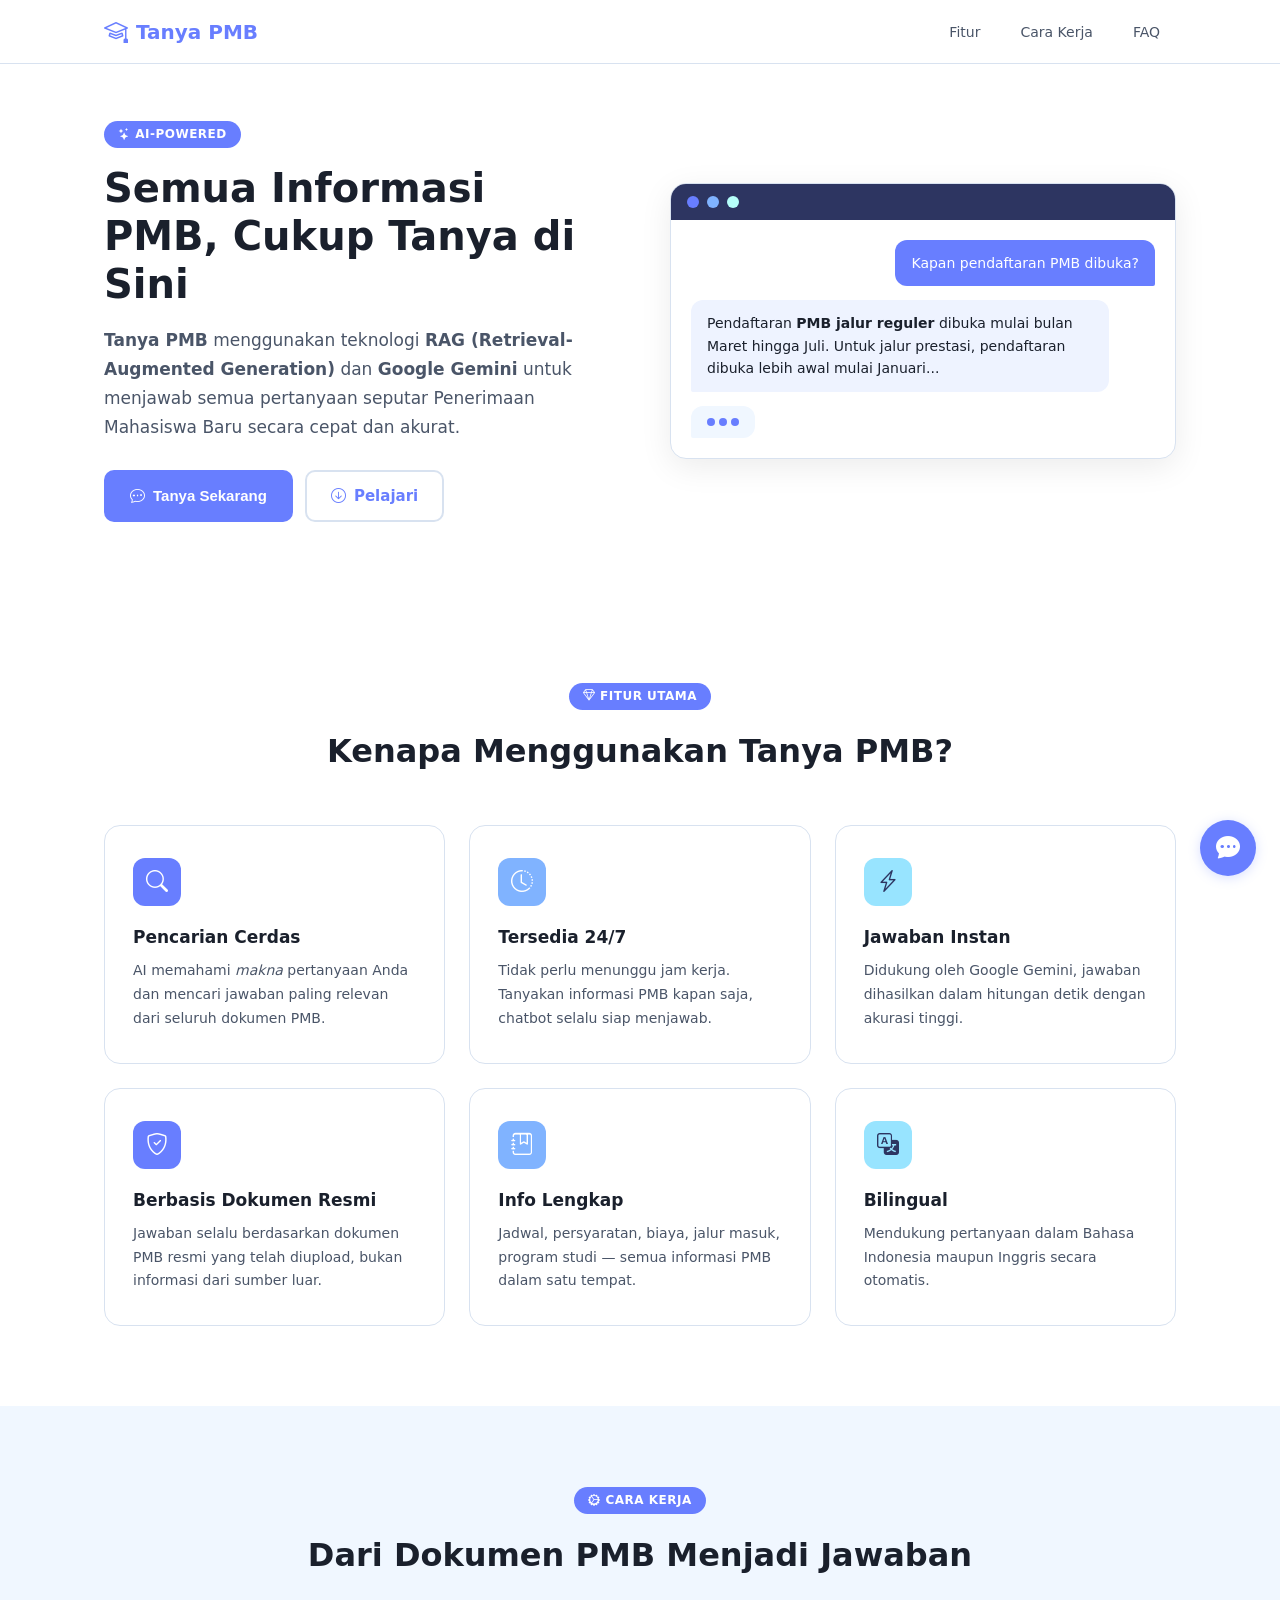
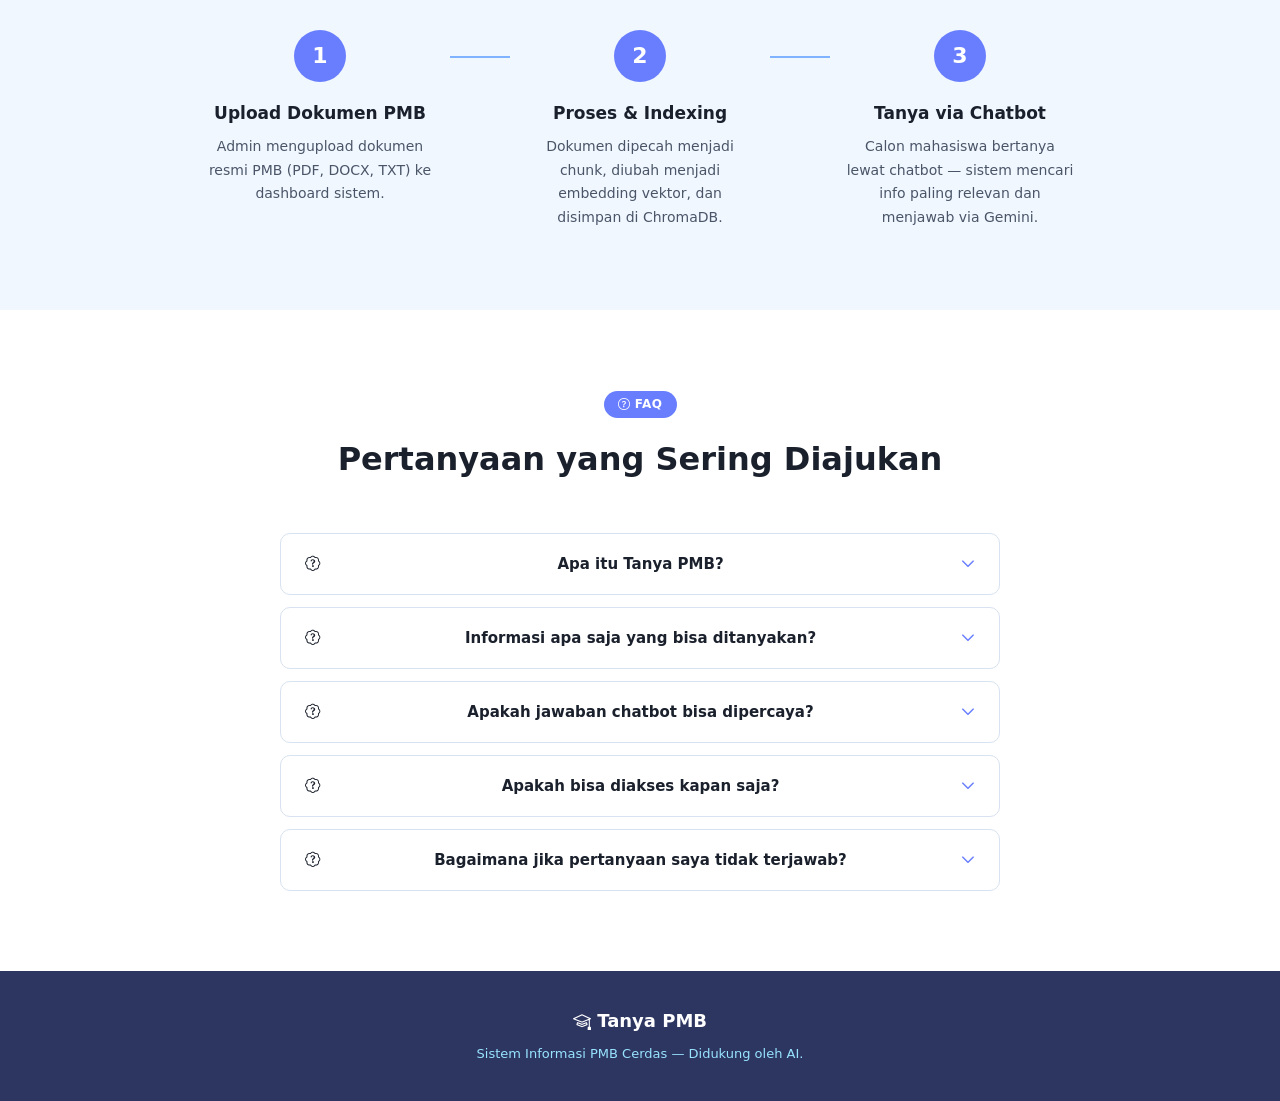
==== landing_page/index.html @ 48a89c39 "Initial commit" ====
<!DOCTYPE html>
<html lang="id">
<head>
    <meta charset="UTF-8">
    <meta name="viewport" content="width=device-width, initial-scale=1.0">
    <title>Tanya PMB — Informasi Penerimaan Mahasiswa Baru</title>
    <link rel="stylesheet" href="https://cdn.jsdelivr.net/npm/bootstrap-icons@1.11.3/font/bootstrap-icons.min.css">
    <link rel="stylesheet" href="style.css">
</head>
<body>

    <!-- ═══ Navbar ═══ -->
    <nav class="navbar">
        <div class="container nav-inner">
            <a href="#" class="nav-brand">
                <i class="bi bi-mortarboard"></i> Tanya PMB
            </a>
            <ul class="nav-links">
                <li><a href="#fitur">Fitur</a></li>
                <li><a href="#cara-kerja">Cara Kerja</a></li>
                <li><a href="#faq">FAQ</a></li>
            </ul>
            <button class="nav-toggle" id="nav-toggle" aria-label="Menu">
                <i class="bi bi-list"></i>
            </button>
        </div>
    </nav>

    <!-- ═══ Hero ═══ -->
    <section class="hero">
        <div class="container hero-inner">
            <div class="hero-text">
                <span class="badge"><i class="bi bi-stars"></i> AI-Powered</span>
                <h1>Semua Informasi PMB, Cukup Tanya di Sini</h1>
                <p><strong>Tanya PMB</strong> menggunakan teknologi <strong>RAG (Retrieval-Augmented Generation)</strong> dan <strong>Google Gemini</strong> untuk menjawab semua pertanyaan seputar Penerimaan Mahasiswa Baru secara cepat dan akurat.</p>
                <div class="hero-actions">
                    <button class="btn btn-primary" id="btn-tanya-sekarang">
                        <i class="bi bi-chat-dots"></i> Tanya Sekarang
                    </button>
                    <a href="#cara-kerja" class="btn btn-outline">
                        <i class="bi bi-arrow-down-circle"></i> Pelajari
                    </a>
                </div>
            </div>
            <div class="hero-visual">
                <div class="hero-card">
                    <div class="hero-card-header">
                        <span class="dot red"></span>
                        <span class="dot yellow"></span>
                        <span class="dot green"></span>
                    </div>
                    <div class="hero-card-body">
                        <div class="chat-line user">Kapan pendaftaran PMB dibuka?</div>
                        <div class="chat-line bot">
                            Pendaftaran <strong>PMB jalur reguler</strong> dibuka mulai bulan Maret hingga Juli. Untuk jalur prestasi, pendaftaran dibuka lebih awal mulai Januari...
                        </div>
                        <div class="typing-indicator">
                            <span></span><span></span><span></span>
                        </div>
                    </div>
                </div>
            </div>
        </div>
    </section>

    <!-- ═══ Fitur ═══ -->
    <section class="section" id="fitur">
        <div class="container">
            <div class="section-header">
                <span class="badge"><i class="bi bi-gem"></i> Fitur Utama</span>
                <h2>Kenapa Menggunakan Tanya PMB?</h2>
            </div>
            <div class="features-grid">
                <div class="feature-card">
                    <div class="feature-icon">
                        <i class="bi bi-search"></i>
                    </div>
                    <h3>Pencarian Cerdas</h3>
                    <p>AI memahami <em>makna</em> pertanyaan Anda dan mencari jawaban paling relevan dari seluruh dokumen PMB.</p>
                </div>
                <div class="feature-card">
                    <div class="feature-icon">
                        <i class="bi bi-clock-history"></i>
                    </div>
                    <h3>Tersedia 24/7</h3>
                    <p>Tidak perlu menunggu jam kerja. Tanyakan informasi PMB kapan saja, chatbot selalu siap menjawab.</p>
                </div>
                <div class="feature-card">
                    <div class="feature-icon">
                        <i class="bi bi-lightning-charge"></i>
                    </div>
                    <h3>Jawaban Instan</h3>
                    <p>Didukung oleh Google Gemini, jawaban dihasilkan dalam hitungan detik dengan akurasi tinggi.</p>
                </div>
                <div class="feature-card">
                    <div class="feature-icon">
                        <i class="bi bi-shield-check"></i>
                    </div>
                    <h3>Berbasis Dokumen Resmi</h3>
                    <p>Jawaban selalu berdasarkan dokumen PMB resmi yang telah diupload, bukan informasi dari sumber luar.</p>
                </div>
                <div class="feature-card">
                    <div class="feature-icon">
                        <i class="bi bi-journal-bookmark"></i>
                    </div>
                    <h3>Info Lengkap</h3>
                    <p>Jadwal, persyaratan, biaya, jalur masuk, program studi — semua informasi PMB dalam satu tempat.</p>
                </div>
                <div class="feature-card">
                    <div class="feature-icon">
                        <i class="bi bi-translate"></i>
                    </div>
                    <h3>Bilingual</h3>
                    <p>Mendukung pertanyaan dalam Bahasa Indonesia maupun Inggris secara otomatis.</p>
                </div>
            </div>
        </div>
    </section>

    <!-- ═══ Cara Kerja ═══ -->
    <section class="section section-alt" id="cara-kerja">
        <div class="container">
            <div class="section-header">
                <span class="badge"><i class="bi bi-gear-wide-connected"></i> Cara Kerja</span>
                <h2>Dari Dokumen PMB Menjadi Jawaban</h2>
            </div>
            <div class="steps">
                <div class="step">
                    <div class="step-number">1</div>
                    <div class="step-content">
                        <h3>Upload Dokumen PMB</h3>
                        <p>Admin mengupload dokumen resmi PMB (PDF, DOCX, TXT) ke dashboard sistem.</p>
                    </div>
                </div>
                <div class="step-connector"></div>
                <div class="step">
                    <div class="step-number">2</div>
                    <div class="step-content">
                        <h3>Proses & Indexing</h3>
                        <p>Dokumen dipecah menjadi chunk, diubah menjadi embedding vektor, dan disimpan di ChromaDB.</p>
                    </div>
                </div>
                <div class="step-connector"></div>
                <div class="step">
                    <div class="step-number">3</div>
                    <div class="step-content">
                        <h3>Tanya via Chatbot</h3>
                        <p>Calon mahasiswa bertanya lewat chatbot — sistem mencari info paling relevan dan menjawab via Gemini.</p>
                    </div>
                </div>
            </div>
        </div>
    </section>

    <!-- ═══ FAQ ═══ -->
    <section class="section" id="faq">
        <div class="container">
            <div class="section-header">
                <span class="badge"><i class="bi bi-question-circle"></i> FAQ</span>
                <h2>Pertanyaan yang Sering Diajukan</h2>
            </div>
            <div class="faq-list">
                <details class="faq-item">
                    <summary><i class="bi bi-patch-question"></i> Apa itu Tanya PMB?</summary>
                    <p>Tanya PMB adalah chatbot berbasis AI yang menjawab pertanyaan seputar Penerimaan Mahasiswa Baru. Sistem ini menggunakan teknologi RAG (Retrieval-Augmented Generation) yang menggabungkan pencarian dokumen dengan Google Gemini untuk menghasilkan jawaban akurat berdasarkan dokumen resmi.</p>
                </details>
                <details class="faq-item">
                    <summary><i class="bi bi-patch-question"></i> Informasi apa saja yang bisa ditanyakan?</summary>
                    <p>Anda bisa bertanya tentang <strong>jadwal pendaftaran</strong>, <strong>persyaratan masuk</strong>, <strong>jalur penerimaan</strong>, <strong>biaya kuliah</strong>, <strong>program studi</strong>, <strong>beasiswa</strong>, dan informasi PMB lainnya yang tersedia dalam dokumen resmi.</p>
                </details>
                <details class="faq-item">
                    <summary><i class="bi bi-patch-question"></i> Apakah jawaban chatbot bisa dipercaya?</summary>
                    <p>Ya, jawaban selalu berbasis dokumen resmi PMB yang telah diupload oleh admin. Chatbot tidak menghasilkan informasi dari sumber luar atau mengarang jawaban.</p>
                </details>
                <details class="faq-item">
                    <summary><i class="bi bi-patch-question"></i> Apakah bisa diakses kapan saja?</summary>
                    <p>Ya, chatbot tersedia 24/7. Anda bisa bertanya kapan saja tanpa menunggu jam kerja kampus.</p>
                </details>
                <details class="faq-item">
                    <summary><i class="bi bi-patch-question"></i> Bagaimana jika pertanyaan saya tidak terjawab?</summary>
                    <p>Jika informasi belum tersedia di database, chatbot akan memberitahu bahwa data belum ada. Anda bisa menghubungi panitia PMB secara langsung untuk pertanyaan yang belum tercakup.</p>
                </details>
            </div>
        </div>
    </section>

    <!-- ═══ Footer ═══ -->
    <footer class="footer">
        <div class="container footer-inner">
            <div class="footer-brand">
                <i class="bi bi-mortarboard"></i> Tanya PMB
            </div>
            <p>Sistem Informasi PMB Cerdas — Didukung oleh AI.</p>
        </div>
    </footer>

    <script src="app.js"></script>
    <script id="rag-widget-script" src="widget.js"></script>
</body>
</html>
---- landing_page/style.css ----
/* ═══════════════════════════════════════════════════════════════
   Tanya PMB — Landing Page Styles
   Solid colors · No gradients · Bootstrap Icons
   Palette: #687EFF · #80B3FF · #98E4FF · #B6FFFA
   ═══════════════════════════════════════════════════════════════ */

:root {
    --primary: #687EFF;
    --primary-light: #80B3FF;
    --primary-dark: #5468d9;
    --accent: #98E4FF;
    --accent-light: #B6FFFA;
    --text: #1a202c;
    --text-secondary: #4a5568;
    --text-muted: #718096;
    --bg: #ffffff;
    --bg-alt: #f0f7ff;
    --bg-dark: #2d3561;
    --border: #d8e2f0;
    --radius: 10px;
    --radius-lg: 16px;
}

* {
    margin: 0;
    padding: 0;
    box-sizing: border-box;
}

html {
    scroll-behavior: smooth;
}

body {
    font-family: 'Segoe UI', system-ui, -apple-system, sans-serif;
    color: var(--text);
    background: var(--bg);
    line-height: 1.6;
    -webkit-font-smoothing: antialiased;
}

.container {
    max-width: 1120px;
    margin: 0 auto;
    padding: 0 24px;
}

/* ═══ Navbar ═══ */
.navbar {
    position: fixed;
    top: 0;
    left: 0;
    right: 0;
    background: var(--bg);
    border-bottom: 1px solid var(--border);
    z-index: 1000;
    height: 64px;
}

.nav-inner {
    display: flex;
    align-items: center;
    justify-content: space-between;
    height: 64px;
}

.nav-brand {
    font-size: 20px;
    font-weight: 700;
    color: var(--primary);
    text-decoration: none;
    display: flex;
    align-items: center;
    gap: 8px;
}

.nav-brand i {
    font-size: 24px;
}

.nav-links {
    display: flex;
    list-style: none;
    gap: 8px;
}

.nav-links a {
    text-decoration: none;
    color: var(--text-secondary);
    font-size: 14px;
    font-weight: 500;
    padding: 8px 16px;
    border-radius: 8px;
    transition: background 0.15s, color 0.15s;
}

.nav-links a:hover {
    background: var(--bg-alt);
    color: var(--primary);
}

.nav-toggle {
    display: none;
    background: none;
    border: none;
    font-size: 24px;
    color: var(--text);
    cursor: pointer;
}

/* ═══ Hero ═══ */
.hero {
    padding: 120px 0 80px;
    background: var(--bg);
}

.hero-inner {
    display: grid;
    grid-template-columns: 1fr 1fr;
    gap: 60px;
    align-items: center;
}

.badge {
    display: inline-block;
    background: var(--primary);
    color: #fff;
    font-size: 12px;
    font-weight: 700;
    padding: 4px 14px;
    border-radius: 20px;
    letter-spacing: 0.5px;
    text-transform: uppercase;
    margin-bottom: 16px;
}

.hero-text h1 {
    font-size: 40px;
    font-weight: 800;
    line-height: 1.2;
    color: var(--text);
    margin-bottom: 18px;
}

.hero-text p {
    font-size: 17px;
    color: var(--text-secondary);
    line-height: 1.7;
    margin-bottom: 28px;
}

.hero-actions {
    display: flex;
    gap: 12px;
    flex-wrap: wrap;
}

/* Buttons */
.btn {
    display: inline-flex;
    align-items: center;
    gap: 8px;
    padding: 12px 24px;
    border-radius: 10px;
    font-size: 15px;
    font-weight: 600;
    text-decoration: none;
    cursor: pointer;
    border: 2px solid transparent;
    transition: background 0.15s, transform 0.1s;
}

.btn:active {
    transform: scale(0.97);
}

.btn-primary {
    background: var(--primary);
    color: #fff;
}

.btn-primary:hover {
    background: var(--primary-light);
}

.btn-outline {
    background: transparent;
    color: var(--primary);
    border-color: var(--border);
}

.btn-outline:hover {
    background: var(--bg-alt);
}

/* Hero Card (chat mockup) */
.hero-card {
    background: var(--bg);
    border: 1px solid var(--border);
    border-radius: var(--radius-lg);
    overflow: hidden;
    box-shadow: 0 8px 32px rgba(0, 0, 0, 0.08);
}

.hero-card-header {
    background: var(--bg-dark);
    padding: 12px 16px;
    display: flex;
    gap: 8px;
}

.dot {
    width: 12px;
    height: 12px;
    border-radius: 50%;
}

.dot.red { background: #687EFF; }
.dot.yellow { background: #80B3FF; }
.dot.green { background: #B6FFFA; }

.hero-card-body {
    padding: 20px;
    display: flex;
    flex-direction: column;
    gap: 14px;
}

.chat-line {
    padding: 12px 16px;
    border-radius: 12px;
    font-size: 14px;
    line-height: 1.6;
    max-width: 90%;
}

.chat-line.user {
    background: var(--primary);
    color: #fff;
    align-self: flex-end;
    border-bottom-right-radius: 2px;
}

.chat-line.bot {
    background: #eef3ff;
    color: var(--text);
    align-self: flex-start;
    border-bottom-left-radius: 2px;
}

.typing-indicator {
    display: flex;
    gap: 4px;
    align-self: flex-start;
    padding: 12px 16px;
    background: var(--bg-alt);
    border-radius: 12px;
    border-bottom-left-radius: 2px;
}

.typing-indicator span {
    width: 8px;
    height: 8px;
    background: #687EFF;
    border-radius: 50%;
    animation: typing 1.2s ease-in-out infinite;
}

.typing-indicator span:nth-child(2) { animation-delay: 0.15s; }
.typing-indicator span:nth-child(3) { animation-delay: 0.3s; }

@keyframes typing {
    0%, 60%, 100% { transform: translateY(0); opacity: 0.4; }
    30% { transform: translateY(-6px); opacity: 1; }
}

/* ═══ Sections ═══ */
.section {
    padding: 80px 0;
}

.section-alt {
    background: #f0f7ff;
}

.section-header {
    text-align: center;
    margin-bottom: 48px;
}

.section-header h2 {
    font-size: 32px;
    font-weight: 800;
    color: var(--text);
}

/* ═══ Features Grid ═══ */
.features-grid {
    display: grid;
    grid-template-columns: repeat(3, 1fr);
    gap: 24px;
}

.feature-card {
    background: var(--bg);
    border: 1px solid var(--border);
    border-radius: var(--radius-lg);
    padding: 32px 28px;
    transition: box-shadow 0.2s, transform 0.15s;
}

.feature-card:hover {
    box-shadow: 0 4px 20px rgba(104, 126, 255, 0.12);
    transform: translateY(-2px);
}

.feature-icon {
    width: 48px;
    height: 48px;
    background: #687EFF;
    color: #fff;
    border-radius: 12px;
    display: flex;
    align-items: center;
    justify-content: center;
    font-size: 22px;
    margin-bottom: 18px;
}

.feature-card:nth-child(2) .feature-icon { background: #80B3FF; }
.feature-card:nth-child(3) .feature-icon { background: #98E4FF; color: #2d3561; }
.feature-card:nth-child(4) .feature-icon { background: #687EFF; }
.feature-card:nth-child(5) .feature-icon { background: #80B3FF; }
.feature-card:nth-child(6) .feature-icon { background: #98E4FF; color: #2d3561; }

.feature-card h3 {
    font-size: 17px;
    font-weight: 700;
    margin-bottom: 8px;
    color: var(--text);
}

.feature-card p {
    font-size: 14px;
    color: var(--text-secondary);
    line-height: 1.7;
}

/* ═══ Steps ═══ */
.steps {
    display: flex;
    align-items: flex-start;
    justify-content: center;
    gap: 0;
    flex-wrap: wrap;
}

.step {
    display: flex;
    flex-direction: column;
    align-items: center;
    text-align: center;
    max-width: 260px;
    padding: 0 16px;
}

.step-number {
    width: 52px;
    height: 52px;
    background: var(--primary);
    color: #fff;
    border-radius: 50%;
    display: flex;
    align-items: center;
    justify-content: center;
    font-size: 22px;
    font-weight: 800;
    margin-bottom: 18px;
}

.step-content h3 {
    font-size: 17px;
    font-weight: 700;
    margin-bottom: 8px;
}

.step-content p {
    font-size: 14px;
    color: var(--text-secondary);
    line-height: 1.7;
}

.step-connector {
    width: 60px;
    height: 2px;
    background: #80B3FF;
    margin-top: 26px;
    flex-shrink: 0;
}

/* ═══ FAQ ═══ */
.faq-list {
    max-width: 720px;
    margin: 0 auto;
    display: flex;
    flex-direction: column;
    gap: 12px;
}

.faq-item {
    background: var(--bg);
    border: 1px solid var(--border);
    border-radius: var(--radius);
    overflow: hidden;
}

.faq-item summary {
    padding: 18px 24px;
    font-size: 15px;
    font-weight: 600;
    color: var(--text);
    cursor: pointer;
    list-style: none;
    display: flex;
    align-items: center;
    justify-content: space-between;
}

.faq-item summary::-webkit-details-marker {
    display: none;
}

.faq-item summary::after {
    content: '\F282';
    font-family: 'bootstrap-icons';
    font-size: 14px;
    color: #687EFF;
    transition: transform 0.2s;
}

.faq-item[open] summary::after {
    transform: rotate(180deg);
}

.faq-item p {
    padding: 0 24px 18px;
    font-size: 14px;
    color: var(--text-secondary);
    line-height: 1.8;
}

/* ═══ Footer ═══ */
.footer {
    background: #2d3561;
    color: #98E4FF;
    padding: 36px 0;
}

.footer-inner {
    text-align: center;
}

.footer-brand {
    font-size: 18px;
    font-weight: 700;
    color: #fff;
    margin-bottom: 8px;
}

.footer-inner p {
    font-size: 13px;
}

/* ═══ Responsive ═══ */
@media (max-width: 900px) {
    .hero-inner {
        grid-template-columns: 1fr;
        gap: 40px;
    }

    .hero-text h1 {
        font-size: 32px;
    }

    .features-grid {
        grid-template-columns: 1fr 1fr;
    }

    .steps {
        flex-direction: column;
        align-items: center;
    }

    .step-connector {
        width: 2px;
        height: 32px;
        margin: 0;
    }
}

@media (max-width: 640px) {
    .nav-links {
        display: none;
        position: absolute;
        top: 64px;
        left: 0;
        right: 0;
        background: var(--bg);
        border-bottom: 1px solid var(--border);
        flex-direction: column;
        padding: 12px 24px;
    }

    .nav-links.show {
        display: flex;
    }

    .nav-toggle {
        display: block;
    }

    .hero {
        padding: 96px 0 48px;
    }

    .hero-text h1 {
        font-size: 28px;
    }

    .features-grid {
        grid-template-columns: 1fr;
    }

    .section {
        padding: 56px 0;
    }
}
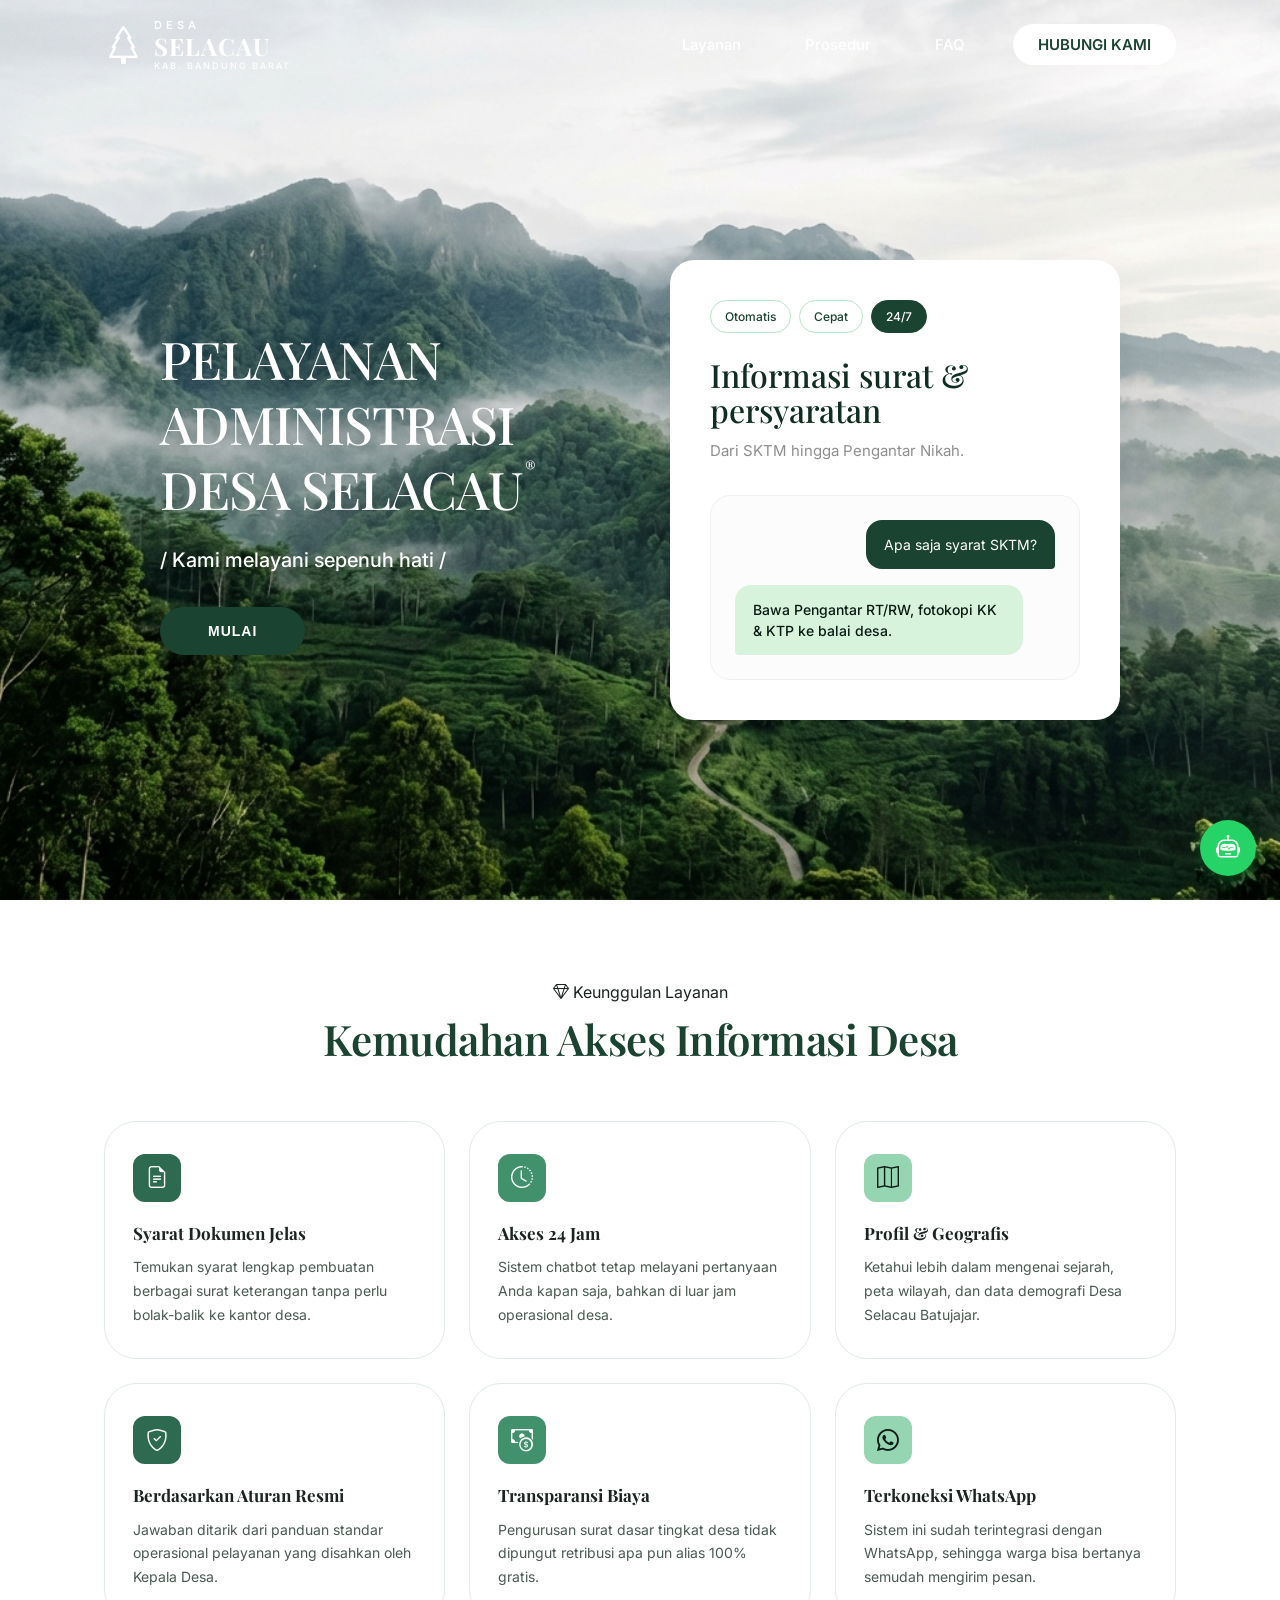
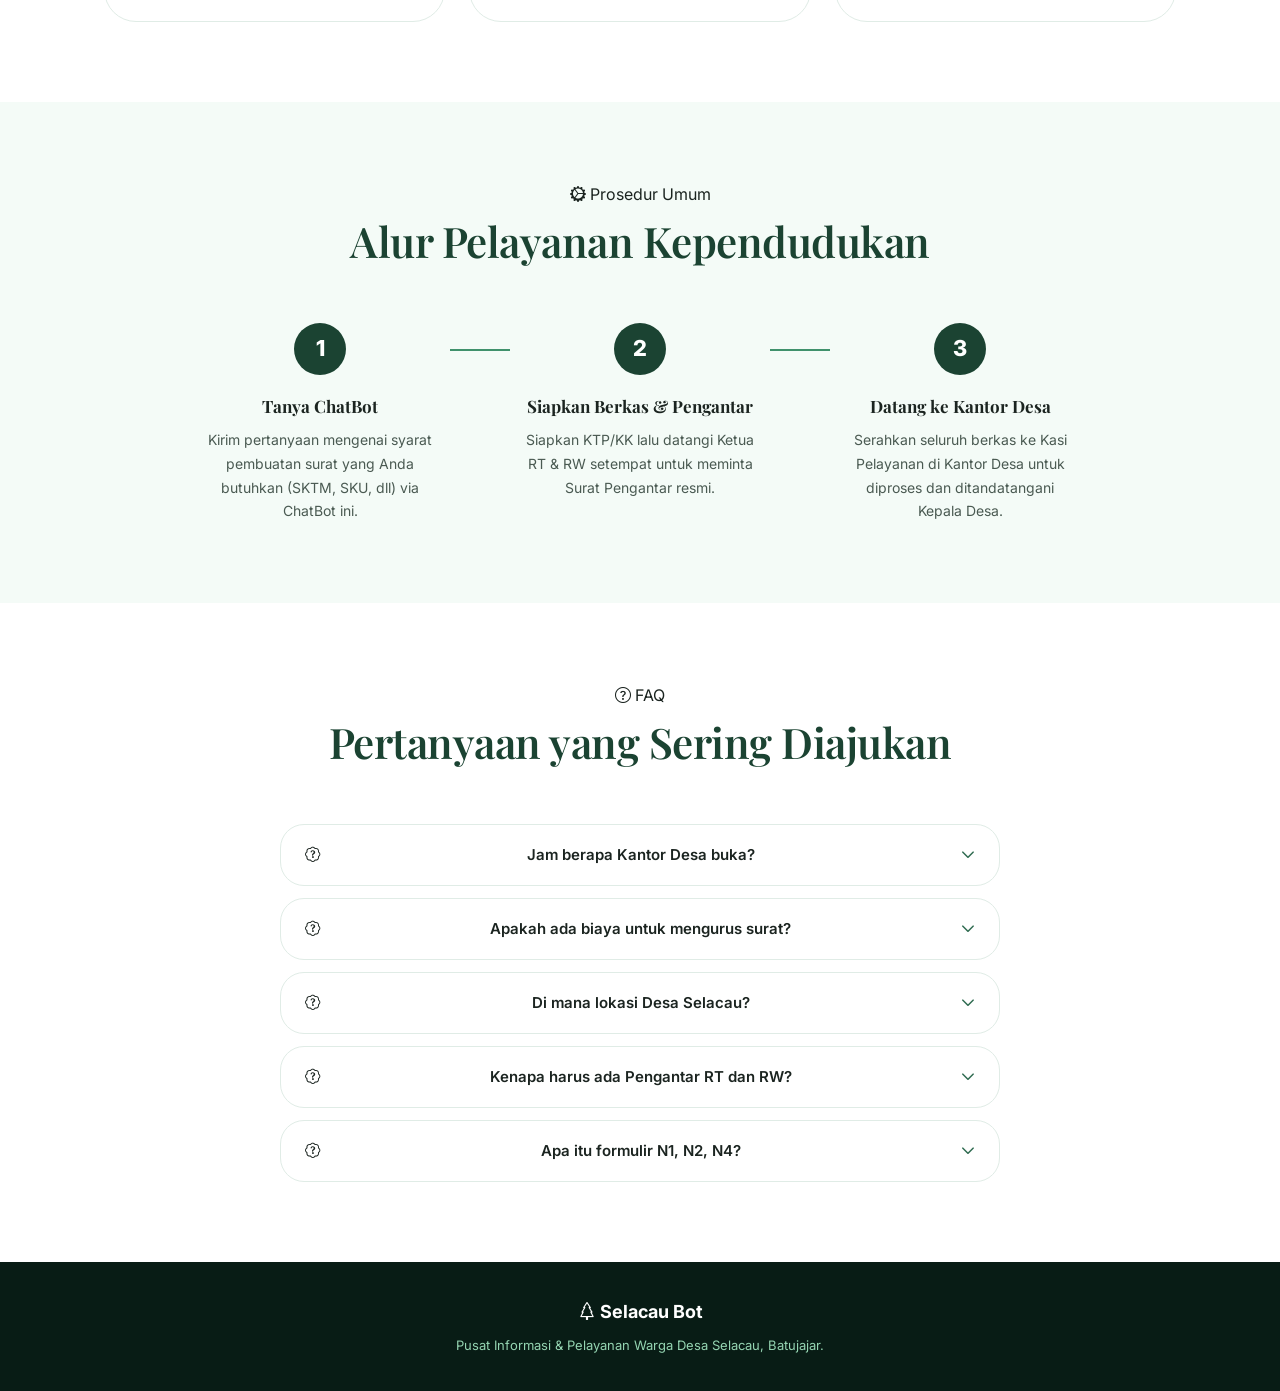
==== commit ec814480: "Update Chatbot: Fix UI bugs, add Admin panel, and improve handoff flow" ====
--- a/landing_page/index.html
+++ b/landing_page/index.html
@@ -1,11 +1,17 @@
+<!DOCTYPE html>
+<html lang="id">
+<head>
 <!DOCTYPE html>
 <html lang="id">
 <head>
     <meta charset="UTF-8">
     <meta name="viewport" content="width=device-width, initial-scale=1.0">
-    <title>Tanya PMB — Informasi Penerimaan Mahasiswa Baru</title>
+    <title>Desa Selacau — Pelayanan Administrasi Kependudukan</title>
+    <link rel="preconnect" href="https://fonts.googleapis.com">
+    <link rel="preconnect" href="https://fonts.gstatic.com" crossorigin>
+    <link href="https://fonts.googleapis.com/css2?family=Inter:wght@400;500;600&family=Playfair+Display:wght@500;600;700&display=swap" rel="stylesheet">
     <link rel="stylesheet" href="https://cdn.jsdelivr.net/npm/bootstrap-icons@1.11.3/font/bootstrap-icons.min.css">
-    <link rel="stylesheet" href="style.css">
+    <link rel="stylesheet" href="style.css?v=20">
 </head>
 <body>
 
@@ -13,12 +19,18 @@
     <nav class="navbar">
         <div class="container nav-inner">
             <a href="#" class="nav-brand">
-                <i class="bi bi-mortarboard"></i> Tanya PMB
+                <i class="bi bi-tree"></i>
+                <div class="brand-text">
+                    <span class="brand-subtitle">DESA</span>
+                    <span class="brand-title">SELACAU</span>
+                    <span class="brand-footer">KAB. BANDUNG BARAT</span>
+                </div>
             </a>
             <ul class="nav-links">
-                <li><a href="#fitur">Fitur</a></li>
-                <li><a href="#cara-kerja">Cara Kerja</a></li>
+                <li><a href="#fitur">Layanan</a></li>
+                <li><a href="#cara-kerja">Prosedur</a></li>
                 <li><a href="#faq">FAQ</a></li>
+                <li><a href="#hubungi" class="contact-link">HUBUNGI KAMI</a></li>
             </ul>
             <button class="nav-toggle" id="nav-toggle" aria-label="Menu">
                 <i class="bi bi-list"></i>
@@ -28,34 +40,39 @@
 
     <!-- ═══ Hero ═══ -->
     <section class="hero">
+        <!-- Video Background -->
+        <video class="hero-video" autoplay loop muted playsinline>
+            <source src="230882.mp4" type="video/mp4">
+        </video>
+        
         <div class="container hero-inner">
             <div class="hero-text">
-                <span class="badge"><i class="bi bi-stars"></i> AI-Powered</span>
-                <h1>Semua Informasi PMB, Cukup Tanya di Sini</h1>
-                <p><strong>Tanya PMB</strong> menggunakan teknologi <strong>RAG (Retrieval-Augmented Generation)</strong> dan <strong>Google Gemini</strong> untuk menjawab semua pertanyaan seputar Penerimaan Mahasiswa Baru secara cepat dan akurat.</p>
+                <h1>
+                    PELAYANAN<br>
+                    ADMINISTRASI<br>
+                    DESA SELACAU<sup class="reg-mark">&reg;</sup>
+                </h1>
+                <p class="hero-subtitle">/ Kami melayani sepenuh hati /</p>
                 <div class="hero-actions">
                     <button class="btn btn-primary" id="btn-tanya-sekarang">
-                        <i class="bi bi-chat-dots"></i> Tanya Sekarang
+                        MULAI
                     </button>
-                    <a href="#cara-kerja" class="btn btn-outline">
-                        <i class="bi bi-arrow-down-circle"></i> Pelajari
-                    </a>
                 </div>
             </div>
             <div class="hero-visual">
-                <div class="hero-card">
-                    <div class="hero-card-header">
-                        <span class="dot red"></span>
-                        <span class="dot yellow"></span>
-                        <span class="dot green"></span>
-                    </div>
-                    <div class="hero-card-body">
-                        <div class="chat-line user">Kapan pendaftaran PMB dibuka?</div>
-                        <div class="chat-line bot">
-                            Pendaftaran <strong>PMB jalur reguler</strong> dibuka mulai bulan Maret hingga Juli. Untuk jalur prestasi, pendaftaran dibuka lebih awal mulai Januari...
-                        </div>
-                        <div class="typing-indicator">
-                            <span></span><span></span><span></span>
+                <div class="elegant-card">
+                    <div class="elegant-tags">
+                        <span class="tag">Otomatis</span>
+                        <span class="tag">Cepat</span>
+                        <span class="tag dark">24/7</span>
+                    </div>
+                    <h3>Informasi surat &<br>persyaratan</h3>
+                    <p class="elegant-card-desc">Dari SKTM hingga Pengantar Nikah.</p>
+                    
+                    <div class="elegant-chat-box">
+                        <div class="elegant-chat-line user">Apa saja syarat SKTM?</div>
+                        <div class="elegant-chat-line bot">
+                            Bawa Pengantar RT/RW, fotokopi KK & KTP ke balai desa.
                         </div>
                     </div>
                 </div>
@@ -67,51 +84,51 @@
     <section class="section" id="fitur">
         <div class="container">
             <div class="section-header">
-                <span class="badge"><i class="bi bi-gem"></i> Fitur Utama</span>
-                <h2>Kenapa Menggunakan Tanya PMB?</h2>
+                <span class="badge"><i class="bi bi-gem"></i> Keunggulan Layanan</span>
+                <h2>Kemudahan Akses Informasi Desa</h2>
             </div>
             <div class="features-grid">
                 <div class="feature-card">
                     <div class="feature-icon">
-                        <i class="bi bi-search"></i>
-                    </div>
-                    <h3>Pencarian Cerdas</h3>
-                    <p>AI memahami <em>makna</em> pertanyaan Anda dan mencari jawaban paling relevan dari seluruh dokumen PMB.</p>
+                        <i class="bi bi-file-earmark-text"></i>
+                    </div>
+                    <h3>Syarat Dokumen Jelas</h3>
+                    <p>Temukan syarat lengkap pembuatan berbagai surat keterangan tanpa perlu bolak-balik ke kantor desa.</p>
                 </div>
                 <div class="feature-card">
                     <div class="feature-icon">
                         <i class="bi bi-clock-history"></i>
                     </div>
-                    <h3>Tersedia 24/7</h3>
-                    <p>Tidak perlu menunggu jam kerja. Tanyakan informasi PMB kapan saja, chatbot selalu siap menjawab.</p>
-                </div>
-                <div class="feature-card">
-                    <div class="feature-icon">
-                        <i class="bi bi-lightning-charge"></i>
-                    </div>
-                    <h3>Jawaban Instan</h3>
-                    <p>Didukung oleh Google Gemini, jawaban dihasilkan dalam hitungan detik dengan akurasi tinggi.</p>
+                    <h3>Akses 24 Jam</h3>
+                    <p>Sistem chatbot tetap melayani pertanyaan Anda kapan saja, bahkan di luar jam operasional desa.</p>
+                </div>
+                <div class="feature-card">
+                    <div class="feature-icon">
+                        <i class="bi bi-map"></i>
+                    </div>
+                    <h3>Profil & Geografis</h3>
+                    <p>Ketahui lebih dalam mengenai sejarah, peta wilayah, dan data demografi Desa Selacau Batujajar.</p>
                 </div>
                 <div class="feature-card">
                     <div class="feature-icon">
                         <i class="bi bi-shield-check"></i>
                     </div>
-                    <h3>Berbasis Dokumen Resmi</h3>
-                    <p>Jawaban selalu berdasarkan dokumen PMB resmi yang telah diupload, bukan informasi dari sumber luar.</p>
-                </div>
-                <div class="feature-card">
-                    <div class="feature-icon">
-                        <i class="bi bi-journal-bookmark"></i>
-                    </div>
-                    <h3>Info Lengkap</h3>
-                    <p>Jadwal, persyaratan, biaya, jalur masuk, program studi — semua informasi PMB dalam satu tempat.</p>
-                </div>
-                <div class="feature-card">
-                    <div class="feature-icon">
-                        <i class="bi bi-translate"></i>
-                    </div>
-                    <h3>Bilingual</h3>
-                    <p>Mendukung pertanyaan dalam Bahasa Indonesia maupun Inggris secara otomatis.</p>
+                    <h3>Berdasarkan Aturan Resmi</h3>
+                    <p>Jawaban ditarik dari panduan standar operasional pelayanan yang disahkan oleh Kepala Desa.</p>
+                </div>
+                <div class="feature-card">
+                    <div class="feature-icon">
+                        <i class="bi bi-cash-coin"></i>
+                    </div>
+                    <h3>Transparansi Biaya</h3>
+                    <p>Pengurusan surat dasar tingkat desa tidak dipungut retribusi apa pun alias 100% gratis.</p>
+                </div>
+                <div class="feature-card">
+                    <div class="feature-icon">
+                        <i class="bi bi-whatsapp"></i>
+                    </div>
+                    <h3>Terkoneksi WhatsApp</h3>
+                    <p>Sistem ini sudah terintegrasi dengan WhatsApp, sehingga warga bisa bertanya semudah mengirim pesan.</p>
                 </div>
             </div>
         </div>
@@ -121,31 +138,31 @@
     <section class="section section-alt" id="cara-kerja">
         <div class="container">
             <div class="section-header">
-                <span class="badge"><i class="bi bi-gear-wide-connected"></i> Cara Kerja</span>
-                <h2>Dari Dokumen PMB Menjadi Jawaban</h2>
+                <span class="badge"><i class="bi bi-gear-wide-connected"></i> Prosedur Umum</span>
+                <h2>Alur Pelayanan Kependudukan</h2>
             </div>
             <div class="steps">
                 <div class="step">
                     <div class="step-number">1</div>
                     <div class="step-content">
-                        <h3>Upload Dokumen PMB</h3>
-                        <p>Admin mengupload dokumen resmi PMB (PDF, DOCX, TXT) ke dashboard sistem.</p>
+                        <h3>Tanya ChatBot</h3>
+                        <p>Kirim pertanyaan mengenai syarat pembuatan surat yang Anda butuhkan (SKTM, SKU, dll) via ChatBot ini.</p>
                     </div>
                 </div>
                 <div class="step-connector"></div>
                 <div class="step">
                     <div class="step-number">2</div>
                     <div class="step-content">
-                        <h3>Proses & Indexing</h3>
-                        <p>Dokumen dipecah menjadi chunk, diubah menjadi embedding vektor, dan disimpan di ChromaDB.</p>
+                        <h3>Siapkan Berkas & Pengantar</h3>
+                        <p>Siapkan KTP/KK lalu datangi Ketua RT & RW setempat untuk meminta Surat Pengantar resmi.</p>
                     </div>
                 </div>
                 <div class="step-connector"></div>
                 <div class="step">
                     <div class="step-number">3</div>
                     <div class="step-content">
-                        <h3>Tanya via Chatbot</h3>
-                        <p>Calon mahasiswa bertanya lewat chatbot — sistem mencari info paling relevan dan menjawab via Gemini.</p>
+                        <h3>Datang ke Kantor Desa</h3>
+                        <p>Serahkan seluruh berkas ke Kasi Pelayanan di Kantor Desa untuk diproses dan ditandatangani Kepala Desa.</p>
                     </div>
                 </div>
             </div>
@@ -161,24 +178,24 @@
             </div>
             <div class="faq-list">
                 <details class="faq-item">
-                    <summary><i class="bi bi-patch-question"></i> Apa itu Tanya PMB?</summary>
-                    <p>Tanya PMB adalah chatbot berbasis AI yang menjawab pertanyaan seputar Penerimaan Mahasiswa Baru. Sistem ini menggunakan teknologi RAG (Retrieval-Augmented Generation) yang menggabungkan pencarian dokumen dengan Google Gemini untuk menghasilkan jawaban akurat berdasarkan dokumen resmi.</p>
-                </details>
-                <details class="faq-item">
-                    <summary><i class="bi bi-patch-question"></i> Informasi apa saja yang bisa ditanyakan?</summary>
-                    <p>Anda bisa bertanya tentang <strong>jadwal pendaftaran</strong>, <strong>persyaratan masuk</strong>, <strong>jalur penerimaan</strong>, <strong>biaya kuliah</strong>, <strong>program studi</strong>, <strong>beasiswa</strong>, dan informasi PMB lainnya yang tersedia dalam dokumen resmi.</p>
-                </details>
-                <details class="faq-item">
-                    <summary><i class="bi bi-patch-question"></i> Apakah jawaban chatbot bisa dipercaya?</summary>
-                    <p>Ya, jawaban selalu berbasis dokumen resmi PMB yang telah diupload oleh admin. Chatbot tidak menghasilkan informasi dari sumber luar atau mengarang jawaban.</p>
-                </details>
-                <details class="faq-item">
-                    <summary><i class="bi bi-patch-question"></i> Apakah bisa diakses kapan saja?</summary>
-                    <p>Ya, chatbot tersedia 24/7. Anda bisa bertanya kapan saja tanpa menunggu jam kerja kampus.</p>
-                </details>
-                <details class="faq-item">
-                    <summary><i class="bi bi-patch-question"></i> Bagaimana jika pertanyaan saya tidak terjawab?</summary>
-                    <p>Jika informasi belum tersedia di database, chatbot akan memberitahu bahwa data belum ada. Anda bisa menghubungi panitia PMB secara langsung untuk pertanyaan yang belum tercakup.</p>
+                    <summary><i class="bi bi-patch-question"></i> Jam berapa Kantor Desa buka?</summary>
+                    <p>Pelayanan Kantor Desa Selacau buka dari hari Senin hingga Kamis (08:00 - 15:00) dan Jumat (08:00 - 15:30). Hari Sabtu, Minggu, dan Libur Nasional tutup.</p>
+                </details>
+                <details class="faq-item">
+                    <summary><i class="bi bi-patch-question"></i> Apakah ada biaya untuk mengurus surat?</summary>
+                    <p>Tidak ada. Pengurusan surat keterangan dasar di tingkat desa seperti SKTM, Domisili, dan SKU tidak dipungut biaya retribusi apa pun (100% Gratis).</p>
+                </details>
+                <details class="faq-item">
+                    <summary><i class="bi bi-patch-question"></i> Di mana lokasi Desa Selacau?</summary>
+                    <p>Desa Selacau berlokasi di koridor selatan-barat Kecamatan Batujajar, Kabupaten Bandung Barat. Di kawasan ini juga terdapat Gunung Selacau.</p>
+                </details>
+                <details class="faq-item">
+                    <summary><i class="bi bi-patch-question"></i> Kenapa harus ada Pengantar RT dan RW?</summary>
+                    <p>Surat Pengantar dari Ketua RT dan RW adalah bukti valid bahwa Anda memang warga yang berdomisili di lingkungan tersebut sesuai dengan pengamatan pengurus lingkungan.</p>
+                </details>
+                <details class="faq-item">
+                    <summary><i class="bi bi-patch-question"></i> Apa itu formulir N1, N2, N4?</summary>
+                    <p>Itu adalah dokumen pengantar wajib yang diterbitkan oleh Desa sebagai syarat mendaftarkan pernikahan Anda ke Kantor Urusan Agama (KUA).</p>
                 </details>
             </div>
         </div>
@@ -188,13 +205,24 @@
     <footer class="footer">
         <div class="container footer-inner">
             <div class="footer-brand">
-                <i class="bi bi-mortarboard"></i> Tanya PMB
-            </div>
-            <p>Sistem Informasi PMB Cerdas — Didukung oleh AI.</p>
+                <i class="bi bi-tree"></i> Selacau Bot
+            </div>
+            <p>Pusat Informasi & Pelayanan Warga Desa Selacau, Batujajar.</p>
         </div>
     </footer>
 
     <script src="app.js"></script>
-    <script id="rag-widget-script" src="widget.js"></script>
+    <script id="rag-widget-script" src="widget.js?v=9" data-server="http://localhost:8000"></script>
+    <script>
+        // Sticky Navbar Effect
+        window.addEventListener('scroll', () => {
+            const navbar = document.querySelector('.navbar');
+            if (window.scrollY > 50) {
+                navbar.classList.add('scrolled');
+            } else {
+                navbar.classList.remove('scrolled');
+            }
+        });
+    </script>
 </body>
 </html>
--- a/landing_page/style.css
+++ b/landing_page/style.css
@@ -5,20 +5,20 @@
    ═══════════════════════════════════════════════════════════════ */
 
 :root {
-    --primary: #687EFF;
-    --primary-light: #80B3FF;
-    --primary-dark: #5468d9;
-    --accent: #98E4FF;
-    --accent-light: #B6FFFA;
-    --text: #1a202c;
-    --text-secondary: #4a5568;
-    --text-muted: #718096;
+    --primary: #1b4332;
+    --primary-light: #2d6a4f;
+    --primary-dark: #081c15;
+    --accent: #52b788;
+    --accent-light: #b7e4c7;
+    --text: #1b2420;
+    --text-secondary: #4a5a52;
+    --text-muted: #788a81;
     --bg: #ffffff;
-    --bg-alt: #f0f7ff;
-    --bg-dark: #2d3561;
-    --border: #d8e2f0;
-    --radius: 10px;
-    --radius-lg: 16px;
+    --bg-alt: #f4fbf7;
+    --bg-dark: #0f1c16;
+    --border: #e0ece6;
+    --radius: 24px;
+    --radius-lg: 32px;
 }
 
 * {
@@ -32,11 +32,15 @@
 }
 
 body {
-    font-family: 'Segoe UI', system-ui, -apple-system, sans-serif;
+    font-family: 'Inter', system-ui, -apple-system, sans-serif;
     color: var(--text);
     background: var(--bg);
     line-height: 1.6;
     -webkit-font-smoothing: antialiased;
+}
+
+h1, h2, h3, .nav-brand {
+    font-family: 'Playfair Display', serif;
 }
 
 .container {
@@ -51,52 +55,122 @@
     top: 0;
     left: 0;
     right: 0;
-    background: var(--bg);
-    border-bottom: 1px solid var(--border);
+    background: transparent;
     z-index: 1000;
-    height: 64px;
+    height: 90px;
+    transition: all 0.4s cubic-bezier(0.25, 0.8, 0.25, 1);
+}
+
+.navbar.scrolled {
+    background: rgba(255, 255, 255, 0.85);
+    backdrop-filter: blur(16px);
+    -webkit-backdrop-filter: blur(16px);
+    box-shadow: 0 4px 30px rgba(0, 0, 0, 0.06);
+    height: 70px;
 }
 
 .nav-inner {
     display: flex;
     align-items: center;
     justify-content: space-between;
-    height: 64px;
+    height: 100%;
 }
 
 .nav-brand {
-    font-size: 20px;
+    color: #ffffff;
+    text-decoration: none;
+    display: flex;
+    align-items: center;
+    gap: 12px;
+    transition: color 0.4s;
+}
+
+.nav-brand i {
+    font-size: 38px;
+}
+
+.brand-text {
+    display: flex;
+    flex-direction: column;
+    justify-content: center;
+    line-height: 1.1;
+}
+
+.brand-subtitle {
+    font-size: 11px;
+    font-weight: 600;
+    letter-spacing: 4px;
+    font-family: 'Inter', sans-serif;
+    margin-bottom: 2px;
+}
+
+.brand-title {
+    font-size: 24px;
     font-weight: 700;
-    color: var(--primary);
-    text-decoration: none;
-    display: flex;
-    align-items: center;
-    gap: 8px;
-}
-
-.nav-brand i {
-    font-size: 24px;
+    letter-spacing: 1px;
+    font-family: 'Playfair Display', serif;
+}
+
+.brand-footer {
+    font-size: 9px;
+    font-weight: 500;
+    letter-spacing: 2px;
+    font-family: 'Inter', sans-serif;
+    margin-top: 2px;
 }
 
 .nav-links {
     display: flex;
+    align-items: center;
     list-style: none;
-    gap: 8px;
+    gap: 32px;
 }
 
 .nav-links a {
     text-decoration: none;
-    color: var(--text-secondary);
-    font-size: 14px;
+    color: #ffffff;
+    font-size: 15px;
     font-weight: 500;
     padding: 8px 16px;
-    border-radius: 8px;
-    transition: background 0.15s, color 0.15s;
+    border-radius: 50px;
+    transition: all 0.3s;
 }
 
 .nav-links a:hover {
-    background: var(--bg-alt);
+    background: rgba(255,255,255,0.15);
+}
+
+.nav-links a.contact-link {
+    background: #ffffff;
     color: var(--primary);
+    text-shadow: none;
+    font-weight: 600;
+    padding: 10px 24px;
+    border-radius: 50px;
+    border: 1px solid transparent;
+}
+
+.nav-links a.contact-link:hover {
+    background: var(--accent-light);
+}
+
+/* Scrolled State */
+.navbar.scrolled .nav-brand,
+.navbar.scrolled .nav-links a {
+    color: var(--primary);
+}
+
+.navbar.scrolled .nav-links a:hover {
+    background: rgba(27, 67, 50, 0.05); /* very light primary */
+}
+
+.navbar.scrolled .nav-links a.contact-link {
+    background: var(--primary);
+    color: #ffffff;
+}
+
+.navbar.scrolled .nav-links a.contact-link:hover {
+    background: var(--primary-dark);
 }
 
 .nav-toggle {
@@ -110,43 +184,64 @@
 
 /* ═══ Hero ═══ */
 .hero {
-    padding: 120px 0 80px;
-    background: var(--bg);
-}
+    padding: 160px 0 80px;
+    background-color: #0f1c16;
+    background-image: url('bg_pegunungan_final.png');
+    background-size: cover;
+    background-position: center bottom;
+    background-repeat: no-repeat;
+    min-height: 100vh;
+    display: flex;
+    align-items: center;
+    position: relative;
+    overflow: hidden;
+}
+
+.hero-video {
+    position: absolute;
+    top: 0;
+    left: 0;
+    width: 100%;
+    height: 100%;
+    object-fit: cover;
+    z-index: 0;
+}
+
+
 
 .hero-inner {
     display: grid;
     grid-template-columns: 1fr 1fr;
     gap: 60px;
     align-items: center;
-}
-
-.badge {
-    display: inline-block;
-    background: var(--primary);
-    color: #fff;
-    font-size: 12px;
-    font-weight: 700;
-    padding: 4px 14px;
-    border-radius: 20px;
-    letter-spacing: 0.5px;
-    text-transform: uppercase;
-    margin-bottom: 16px;
+    position: relative;
+    z-index: 2;
 }
 
 .hero-text h1 {
-    font-size: 40px;
-    font-weight: 800;
-    line-height: 1.2;
-    color: var(--text);
-    margin-bottom: 18px;
-}
-
-.hero-text p {
-    font-size: 17px;
-    color: var(--text-secondary);
-    line-height: 1.7;
-    margin-bottom: 28px;
+    font-size: 52px;
+    font-weight: 500;
+    line-height: 1.25;
+    color: #ffffff;
+    text-shadow: 0 4px 15px rgba(0, 0, 0, 0.2);
+    margin-bottom: 24px;
+    letter-spacing: -1px;
+}
+
+.hero-text h1 .reg-mark {
+    font-size: 16px;
+    position: relative;
+    top: -18px;
+    margin-left: 2px;
+}
+
+.hero-subtitle {
+    font-size: 20px;
+    color: #ffffff;
+    text-shadow: 0 2px 10px rgba(0, 0, 0, 0.2);
+    line-height: 1.5;
+    margin-bottom: 32px;
+    font-weight: 500;
 }
 
 .hero-actions {
@@ -159,119 +254,103 @@
 .btn {
     display: inline-flex;
     align-items: center;
-    gap: 8px;
-    padding: 12px 24px;
-    border-radius: 10px;
-    font-size: 15px;
+    justify-content: center;
+    padding: 16px 48px;
+    border-radius: 50px;
+    font-size: 14px;
     font-weight: 600;
     text-decoration: none;
     cursor: pointer;
-    border: 2px solid transparent;
-    transition: background 0.15s, transform 0.1s;
-}
-
-.btn:active {
-    transform: scale(0.97);
-}
-
-.btn-primary {
-    background: var(--primary);
+    border: none;
+    transition: all 0.2s;
+    letter-spacing: 1px;
+    background: #1b4332;
     color: #fff;
 }
 
-.btn-primary:hover {
-    background: var(--primary-light);
-}
-
-.btn-outline {
-    background: transparent;
-    color: var(--primary);
-    border-color: var(--border);
-}
-
-.btn-outline:hover {
-    background: var(--bg-alt);
-}
-
-/* Hero Card (chat mockup) */
-.hero-card {
-    background: var(--bg);
-    border: 1px solid var(--border);
-    border-radius: var(--radius-lg);
-    overflow: hidden;
-    box-shadow: 0 8px 32px rgba(0, 0, 0, 0.08);
-}
-
-.hero-card-header {
-    background: var(--bg-dark);
-    padding: 12px 16px;
+.btn:hover {
+    background: #081c15;
+}
+
+/* Elegant Card (Reference Matching) */
+.elegant-card {
+    background: #ffffff;
+    border-radius: 24px;
+    box-shadow: 0 30px 60px rgba(0, 0, 0, 0.08);
+    padding: 40px;
+    position: relative;
+    max-width: 450px;
+    margin-left: auto;
+    z-index: 10;
+    display: block;
+}
+
+.elegant-tags {
     display: flex;
     gap: 8px;
-}
-
-.dot {
-    width: 12px;
-    height: 12px;
-    border-radius: 50%;
-}
-
-.dot.red { background: #687EFF; }
-.dot.yellow { background: #80B3FF; }
-.dot.green { background: #B6FFFA; }
-
-.hero-card-body {
-    padding: 20px;
+    margin-bottom: 24px;
+}
+
+.elegant-tags .tag {
+    border: 1px solid #b7e4c7;
+    border-radius: 30px;
+    padding: 6px 14px;
+    font-size: 12px;
+    font-weight: 500;
+    color: #1b4332;
+}
+
+.elegant-tags .tag.dark {
+    background: #1b4332;
+    color: #fff;
+    border-color: #1b4332;
+}
+
+.elegant-card h3 {
+    font-size: 32px;
+    color: #0f2e21;
+    line-height: 1.1;
+    margin-bottom: 12px;
+    font-weight: 500;
+}
+
+.elegant-card-desc {
+    color: #8e8e8e;
+    font-size: 15px;
+    margin-bottom: 32px;
+}
+
+.elegant-chat-box {
+    background: #fcfcfc;
+    border: 1px solid #efefef;
+    border-radius: 20px;
+    padding: 24px;
     display: flex;
     flex-direction: column;
-    gap: 14px;
-}
-
-.chat-line {
-    padding: 12px 16px;
-    border-radius: 12px;
+    gap: 16px;
+}
+
+.elegant-chat-line {
+    padding: 14px 18px;
+    border-radius: 16px;
     font-size: 14px;
-    line-height: 1.6;
+    line-height: 1.5;
     max-width: 90%;
 }
 
-.chat-line.user {
-    background: var(--primary);
+.elegant-chat-line.user {
+    background: #1b4332;
     color: #fff;
     align-self: flex-end;
-    border-bottom-right-radius: 2px;
-}
-
-.chat-line.bot {
-    background: #eef3ff;
-    color: var(--text);
+    border-bottom-right-radius: 4px;
+}
+
+.elegant-chat-line.bot {
+    background: #d8f3dc;
+    color: #081c15;
+    font-weight: 500;
     align-self: flex-start;
-    border-bottom-left-radius: 2px;
-}
-
-.typing-indicator {
-    display: flex;
-    gap: 4px;
-    align-self: flex-start;
-    padding: 12px 16px;
-    background: var(--bg-alt);
-    border-radius: 12px;
-    border-bottom-left-radius: 2px;
-}
-
-.typing-indicator span {
-    width: 8px;
-    height: 8px;
-    background: #687EFF;
-    border-radius: 50%;
-    animation: typing 1.2s ease-in-out infinite;
-}
-
-.typing-indicator span:nth-child(2) { animation-delay: 0.15s; }
-.typing-indicator span:nth-child(3) { animation-delay: 0.3s; }
-
-@keyframes typing {
-    0%, 60%, 100% { transform: translateY(0); opacity: 0.4; }
-    30% { transform: translateY(-6px); opacity: 1; }
+    border-bottom-left-radius: 4px;
 }
 
 /* ═══ Sections ═══ */
@@ -280,7 +359,7 @@
 }
 
 .section-alt {
-    background: #f0f7ff;
+    background: #f4fbf7;
 }
 
 .section-header {
@@ -289,9 +368,10 @@
 }
 
 .section-header h2 {
-    font-size: 32px;
-    font-weight: 800;
-    color: var(--text);
+    font-size: 42px;
+    font-weight: 600;
+    color: var(--primary);
+    letter-spacing: -0.5px;
 }
 
 /* ═══ Features Grid ═══ */
@@ -310,14 +390,14 @@
 }
 
 .feature-card:hover {
-    box-shadow: 0 4px 20px rgba(104, 126, 255, 0.12);
+    box-shadow: 0 4px 20px rgba(45, 106, 79, 0.12);
     transform: translateY(-2px);
 }
 
 .feature-icon {
     width: 48px;
     height: 48px;
-    background: #687EFF;
+    background: #2d6a4f;
     color: #fff;
     border-radius: 12px;
     display: flex;
@@ -327,11 +407,11 @@
     margin-bottom: 18px;
 }
 
-.feature-card:nth-child(2) .feature-icon { background: #80B3FF; }
-.feature-card:nth-child(3) .feature-icon { background: #98E4FF; color: #2d3561; }
-.feature-card:nth-child(4) .feature-icon { background: #687EFF; }
-.feature-card:nth-child(5) .feature-icon { background: #80B3FF; }
-.feature-card:nth-child(6) .feature-icon { background: #98E4FF; color: #2d3561; }
+.feature-card:nth-child(2) .feature-icon { background: #40916c; }
+.feature-card:nth-child(3) .feature-icon { background: #95d5b2; color: #081c15; }
+.feature-card:nth-child(4) .feature-icon { background: #2d6a4f; }
+.feature-card:nth-child(5) .feature-icon { background: #40916c; }
+.feature-card:nth-child(6) .feature-icon { background: #95d5b2; color: #081c15; }
 
 .feature-card h3 {
     font-size: 17px;
@@ -393,7 +473,7 @@
 .step-connector {
     width: 60px;
     height: 2px;
-    background: #80B3FF;
+    background: #40916c;
     margin-top: 26px;
     flex-shrink: 0;
 }
@@ -434,7 +514,7 @@
     content: '\F282';
     font-family: 'bootstrap-icons';
     font-size: 14px;
-    color: #687EFF;
+    color: #2d6a4f;
     transition: transform 0.2s;
 }
 
@@ -451,8 +531,8 @@
 
 /* ═══ Footer ═══ */
 .footer {
-    background: #2d3561;
-    color: #98E4FF;
+    background: #081c15;
+    color: #95d5b2;
     padding: 36px 0;
 }
 
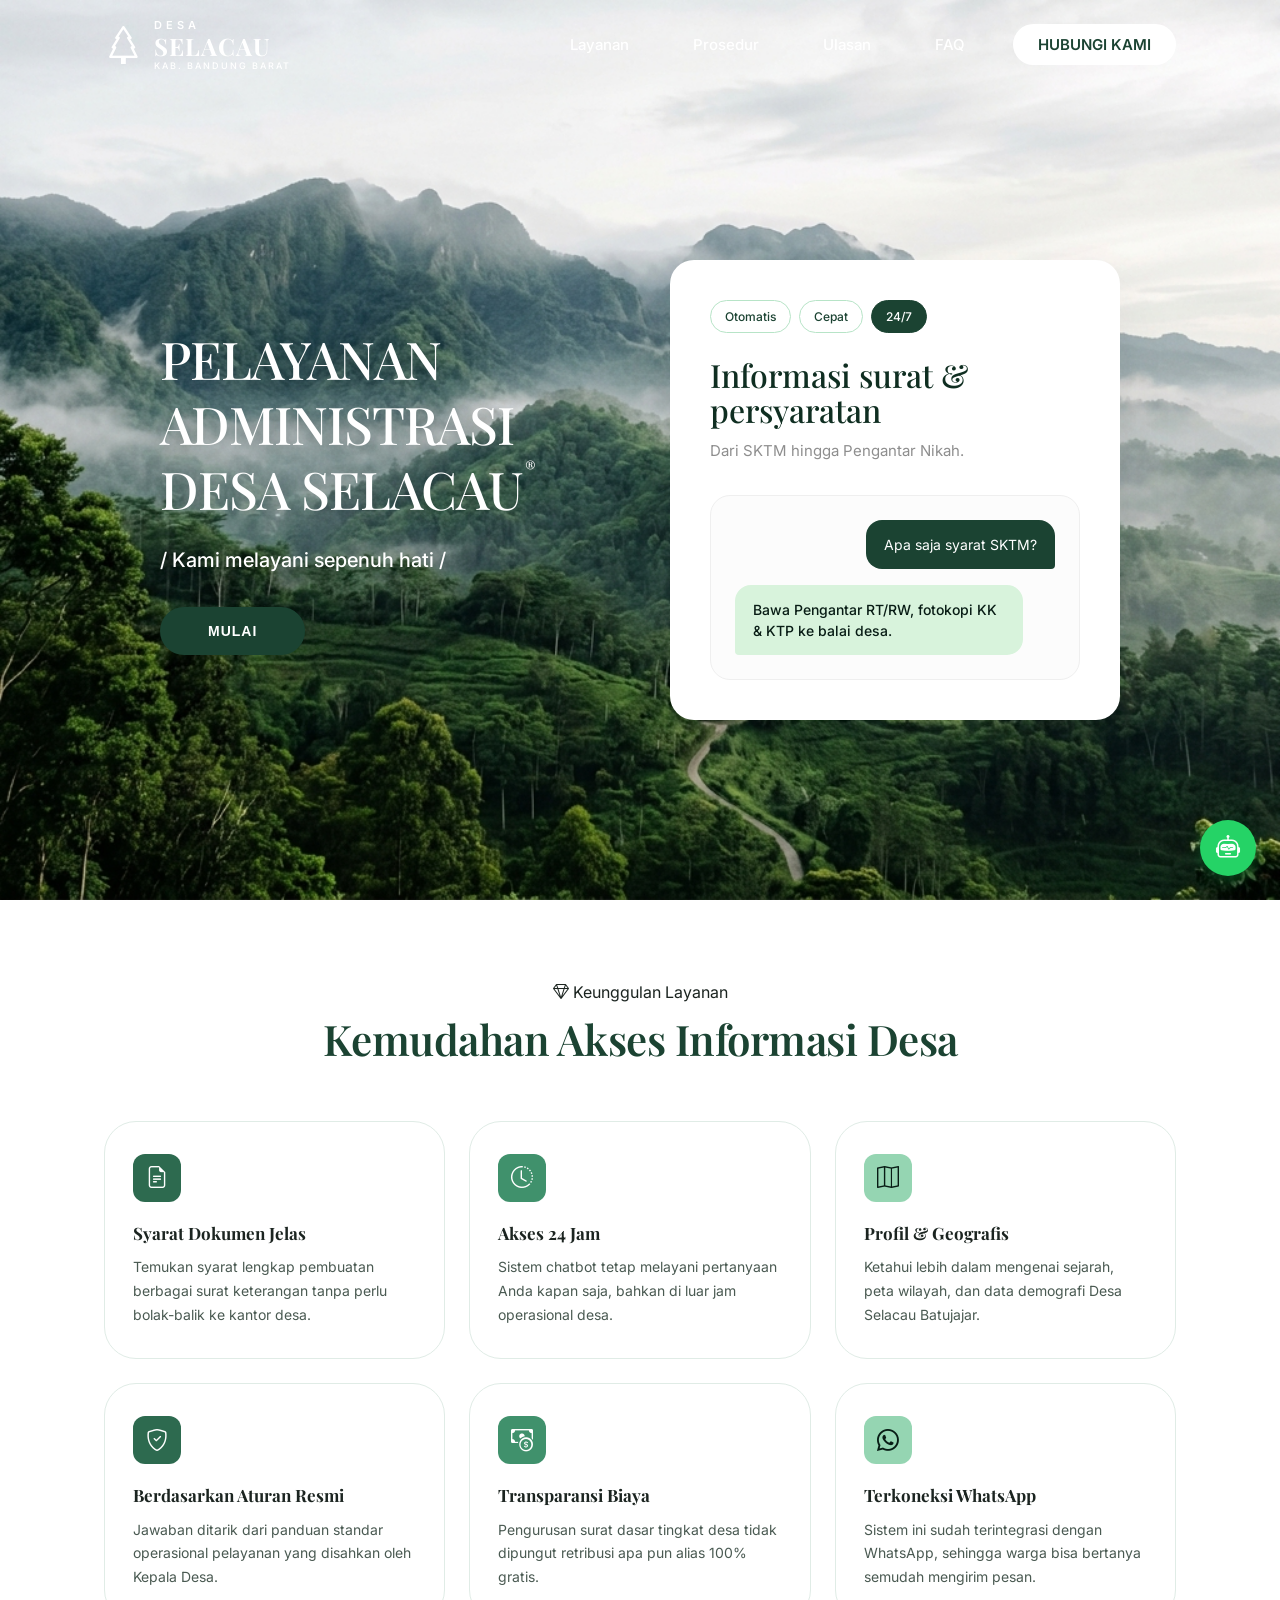
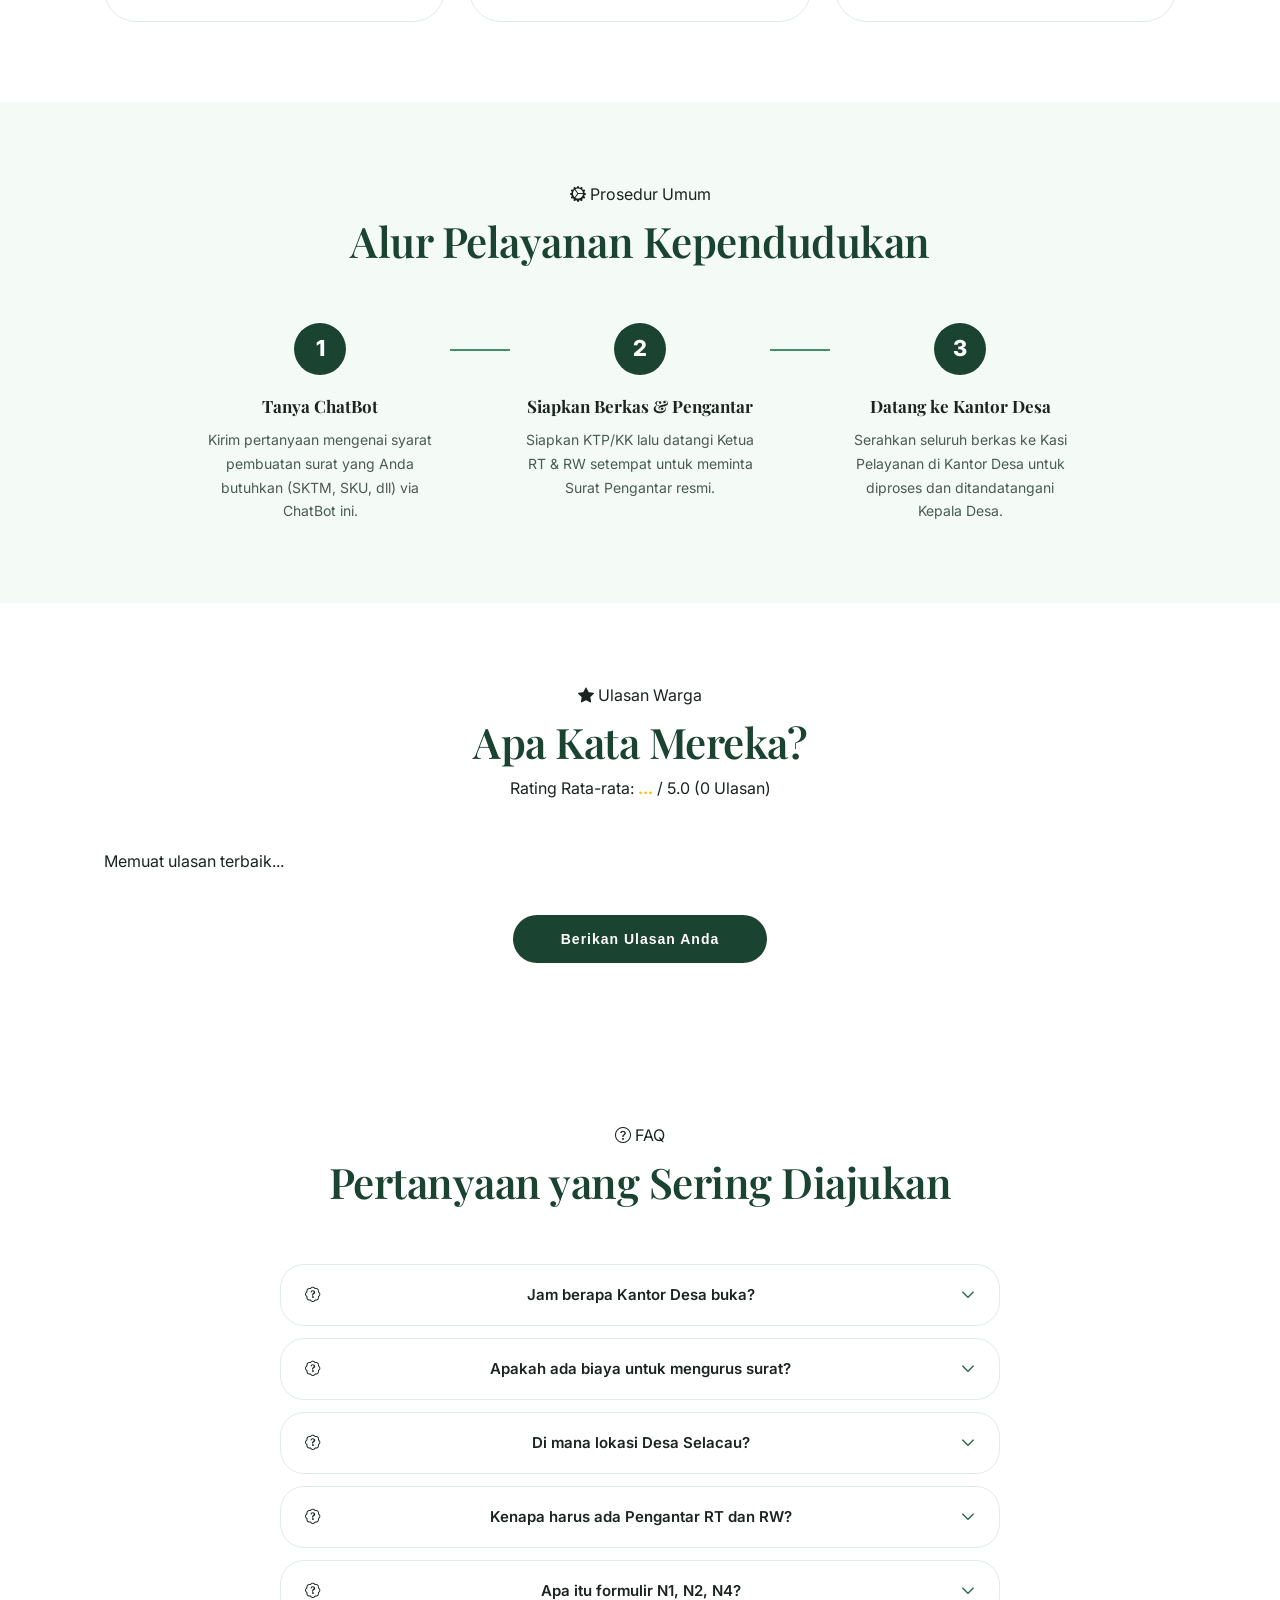
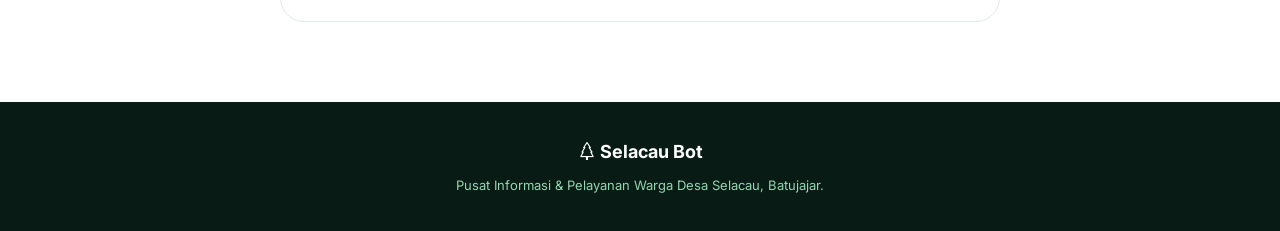
==== commit b04b0384: "Fix global admin authentication & update model to deepseek-v4-flash" ====
--- a/landing_page/index.html
+++ b/landing_page/index.html
@@ -29,6 +29,7 @@
             <ul class="nav-links">
                 <li><a href="#fitur">Layanan</a></li>
                 <li><a href="#cara-kerja">Prosedur</a></li>
+                <li><a href="#ulasan">Ulasan</a></li>
                 <li><a href="#faq">FAQ</a></li>
                 <li><a href="#hubungi" class="contact-link">HUBUNGI KAMI</a></li>
             </ul>
@@ -169,6 +170,23 @@
         </div>
     </section>
 
+    <!-- ═══ Ulasan Warga ═══ -->
+    <section class="section" id="ulasan">
+        <div class="container">
+            <div class="section-header">
+                <span class="badge"><i class="bi bi-star-fill text-warning"></i> Ulasan Warga</span>
+                <h2>Apa Kata Mereka?</h2>
+                <p>Rating Rata-rata: <span id="avgRating" style="font-weight: 700; color: #ffc107;">...</span> / 5.0 (<span id="totalRating">0</span> Ulasan)</p>
+            </div>
+            <div class="reviews-grid" id="reviewsContainer">
+                <p class="text-center w-100">Memuat ulasan terbaik...</p>
+            </div>
+            <div style="text-align: center; margin-top: 40px;">
+                <button class="btn btn-primary" onclick="openReviewModal()">Berikan Ulasan Anda</button>
+            </div>
+        </div>
+    </section>
+
     <!-- ═══ FAQ ═══ -->
     <section class="section" id="faq">
         <div class="container">
@@ -200,6 +218,27 @@
             </div>
         </div>
     </section>
+
+    <!-- ═══ Review Modal ═══ -->
+    <div class="modal-overlay" id="reviewModal" style="display: none;">
+        <div class="modal-content">
+            <div class="modal-header">
+                <h3 style="margin: 0;">Nilai Layanan Kami</h3>
+                <button class="btn-close" onclick="closeReviewModal()">&times;</button>
+            </div>
+            <div class="modal-body">
+                <form id="reviewForm">
+                    <div class="stars-select" style="font-size: 2rem; color: #ccc; cursor: pointer; text-align: center; margin-bottom: 20px;">
+                        <span data-value="1">★</span><span data-value="2">★</span><span data-value="3">★</span><span data-value="4">★</span><span data-value="5">★</span>
+                    </div>
+                    <input type="hidden" id="reviewRating" value="0" required>
+                    <textarea id="reviewText" rows="4" placeholder="Bagikan pengalaman Anda..." style="width: 100%; padding: 10px; border-radius: 8px; border: 1px solid #ddd; margin-bottom: 20px;"></textarea>
+                    <button type="submit" class="btn btn-primary w-100" style="width: 100%;" id="btnSubmitReview">Kirim Ulasan</button>
+                </form>
+                <div id="reviewAlert" style="margin-top: 15px; text-align: center; font-weight: 600;"></div>
+            </div>
+        </div>
+    </div>
 
     <!-- ═══ Footer ═══ -->
     <footer class="footer">
@@ -223,6 +262,105 @@
                 navbar.classList.remove('scrolled');
             }
         });
+
+        // Reviews Logic
+        async function fetchReviews() {
+            try {
+                const res = await fetch('/api/v1/rating/summary');
+                const data = await res.json();
+                document.getElementById('avgRating').textContent = data.average;
+                document.getElementById('totalRating').textContent = data.total;
+
+                const container = document.getElementById('reviewsContainer');
+                if (data.recent_top_reviews && data.recent_top_reviews.length > 0) {
+                    container.innerHTML = data.recent_top_reviews.map(r => `
+                        <div class="feature-card" style="padding: 20px;">
+                            <div style="color: #ffc107; font-size: 1.2rem; margin-bottom: 10px;">
+                                ${'★'.repeat(r.rating)}${'☆'.repeat(5 - r.rating)}
+                            </div>
+                            <p style="font-style: italic;">"${r.review_text}"</p>
+                            <small style="color: #888;">Warga (${r.source})</small>
+                        </div>
+                    `).join('');
+                } else {
+                    container.innerHTML = '<p class="text-center w-100">Belum ada ulasan.</p>';
+                }
+            } catch (e) {
+                console.error('Failed to load reviews');
+            }
+        }
+        
+        fetchReviews();
+
+        // Modal Logic
+        const reviewModal = document.getElementById('reviewModal');
+        const stars = document.querySelectorAll('.stars-select span');
+        const ratingInput = document.getElementById('reviewRating');
+
+        function openReviewModal() {
+            reviewModal.style.display = 'flex';
+        }
+        function closeReviewModal() {
+            reviewModal.style.display = 'none';
+        }
+
+        stars.forEach(star => {
+            star.addEventListener('click', () => {
+                const val = parseInt(star.getAttribute('data-value'));
+                ratingInput.value = val;
+                stars.forEach(s => {
+                    if (parseInt(s.getAttribute('data-value')) <= val) {
+                        s.style.color = '#ffc107';
+                    } else {
+                        s.style.color = '#ccc';
+                    }
+                });
+            });
+        });
+
+        document.getElementById('reviewForm').addEventListener('submit', async (e) => {
+            e.preventDefault();
+            const rating = parseInt(ratingInput.value);
+            const text = document.getElementById('reviewText').value;
+            const alertBox = document.getElementById('reviewAlert');
+
+            if (rating === 0) {
+                alertBox.textContent = "Silakan pilih bintang (1-5)";
+                alertBox.style.color = "red";
+                return;
+            }
+
+            const btn = document.getElementById('btnSubmitReview');
+            btn.disabled = true;
+            btn.textContent = "Mengirim...";
+
+            try {
+                const res = await fetch('/api/v1/rating', {
+                    method: 'POST',
+                    headers: {'Content-Type': 'application/json'},
+                    body: JSON.stringify({rating: rating, review_text: text})
+                });
+
+                if (res.ok) {
+                    alertBox.textContent = "Terima kasih atas ulasan Anda!";
+                    alertBox.style.color = "green";
+                    setTimeout(() => {
+                        closeReviewModal();
+                        fetchReviews();
+                    }, 2000);
+                } else {
+                    alertBox.textContent = "Terjadi kesalahan atau Anda mengirim terlalu cepat.";
+                    alertBox.style.color = "red";
+                    btn.disabled = false;
+                    btn.textContent = "Kirim Ulasan";
+                }
+            } catch (err) {
+                alertBox.textContent = "Gagal mengirim jaringan.";
+                alertBox.style.color = "red";
+                btn.disabled = false;
+                btn.textContent = "Kirim Ulasan";
+            }
+        });
     </script>
 </body>
 </html>
--- a/landing_page/style.css
+++ b/landing_page/style.css
@@ -615,3 +615,54 @@
         padding: 56px 0;
     }
 }
+
+/* ═══ Modal & Reviews ═══ */
+.modal-overlay {
+    position: fixed;
+    top: 0;
+    left: 0;
+    width: 100%;
+    height: 100%;
+    background: rgba(0,0,0,0.5);
+    backdrop-filter: blur(4px);
+    z-index: 2000;
+    display: flex;
+    align-items: center;
+    justify-content: center;
+}
+
+.modal-content {
+    background: var(--bg);
+    width: 90%;
+    max-width: 400px;
+    border-radius: var(--radius);
+    overflow: hidden;
+    box-shadow: 0 10px 40px rgba(0,0,0,0.2);
+}
+
+.modal-header {
+    padding: 20px;
+    background: var(--bg-alt);
+    border-bottom: 1px solid var(--border);
+    display: flex;
+    justify-content: space-between;
+    align-items: center;
+}
+
+.btn-close {
+    background: none;
+    border: none;
+    font-size: 24px;
+    cursor: pointer;
+    color: var(--text-muted);
+}
+
+.modal-body {
+    padding: 24px;
+}
+
+.reviews-grid {
+    display: grid;
+    grid-template-columns: repeat(auto-fit, minmax(300px, 1fr));
+    gap: 24px;
+}
